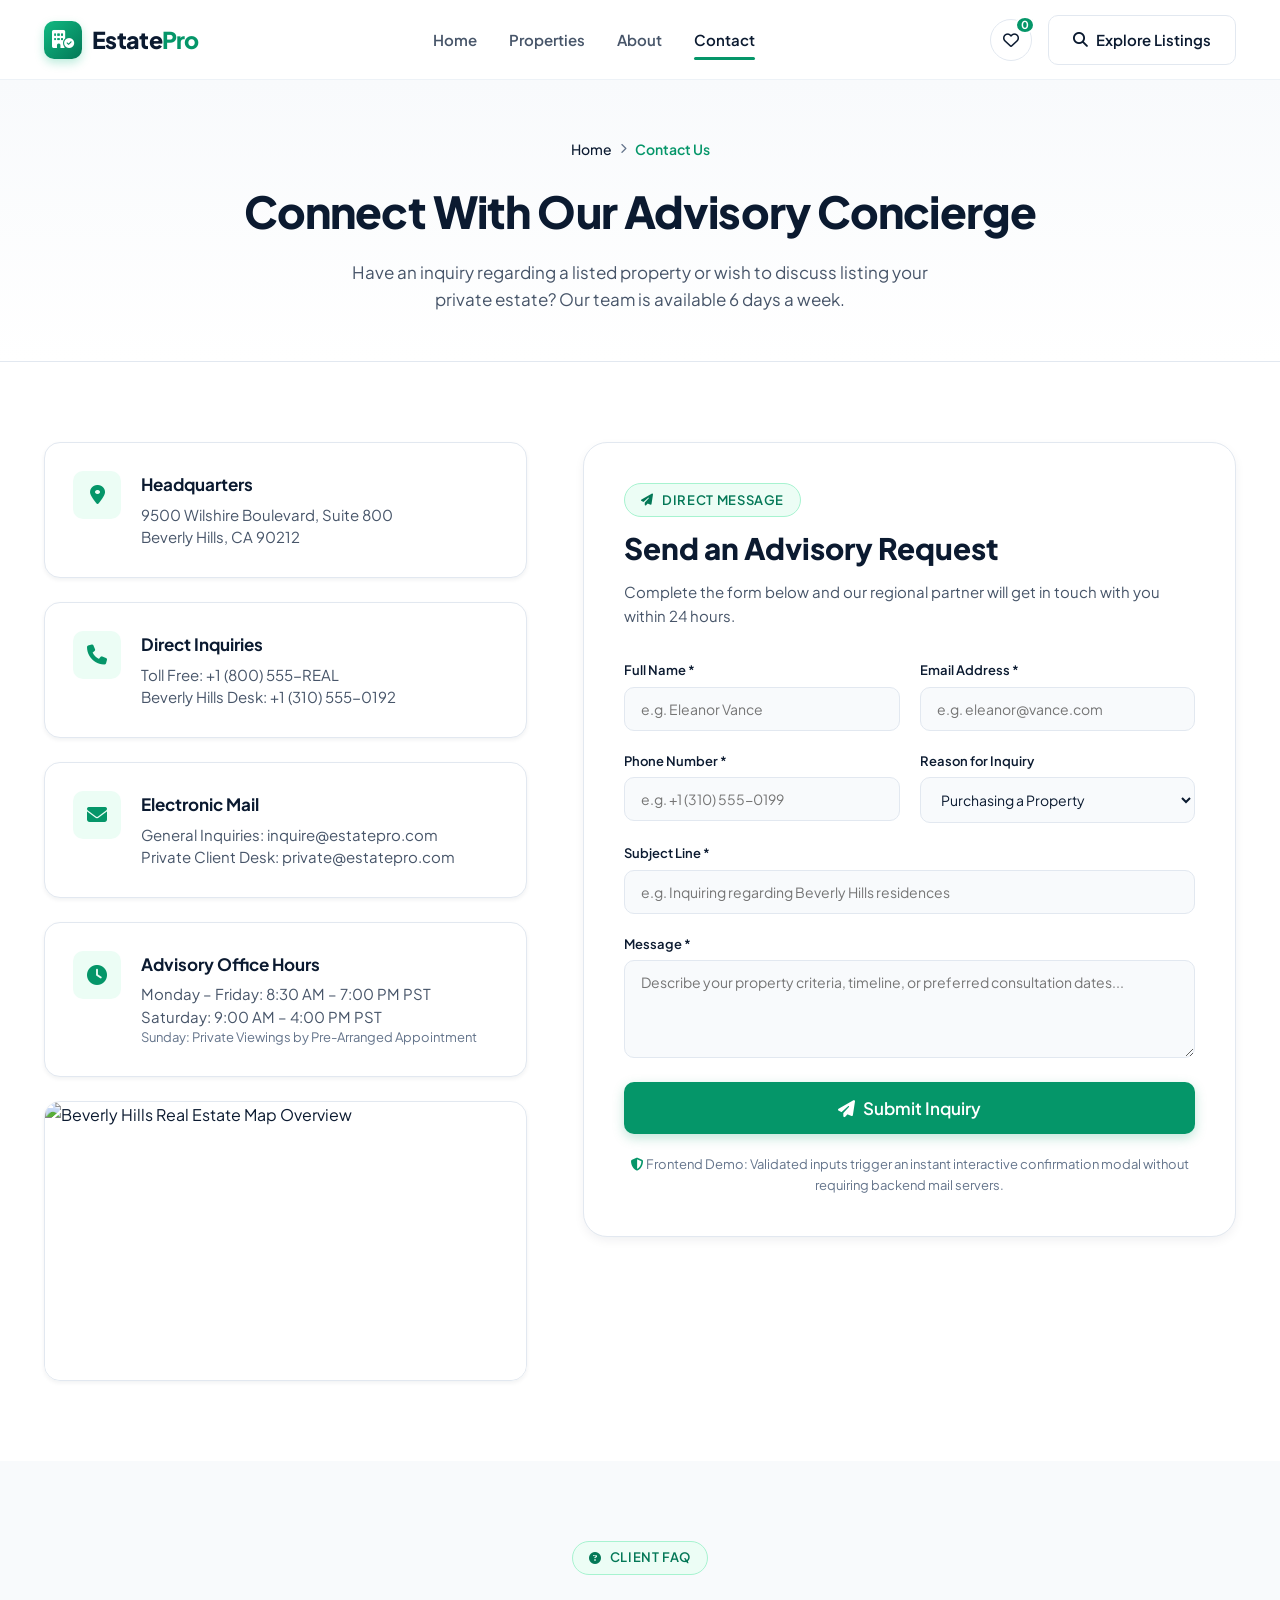
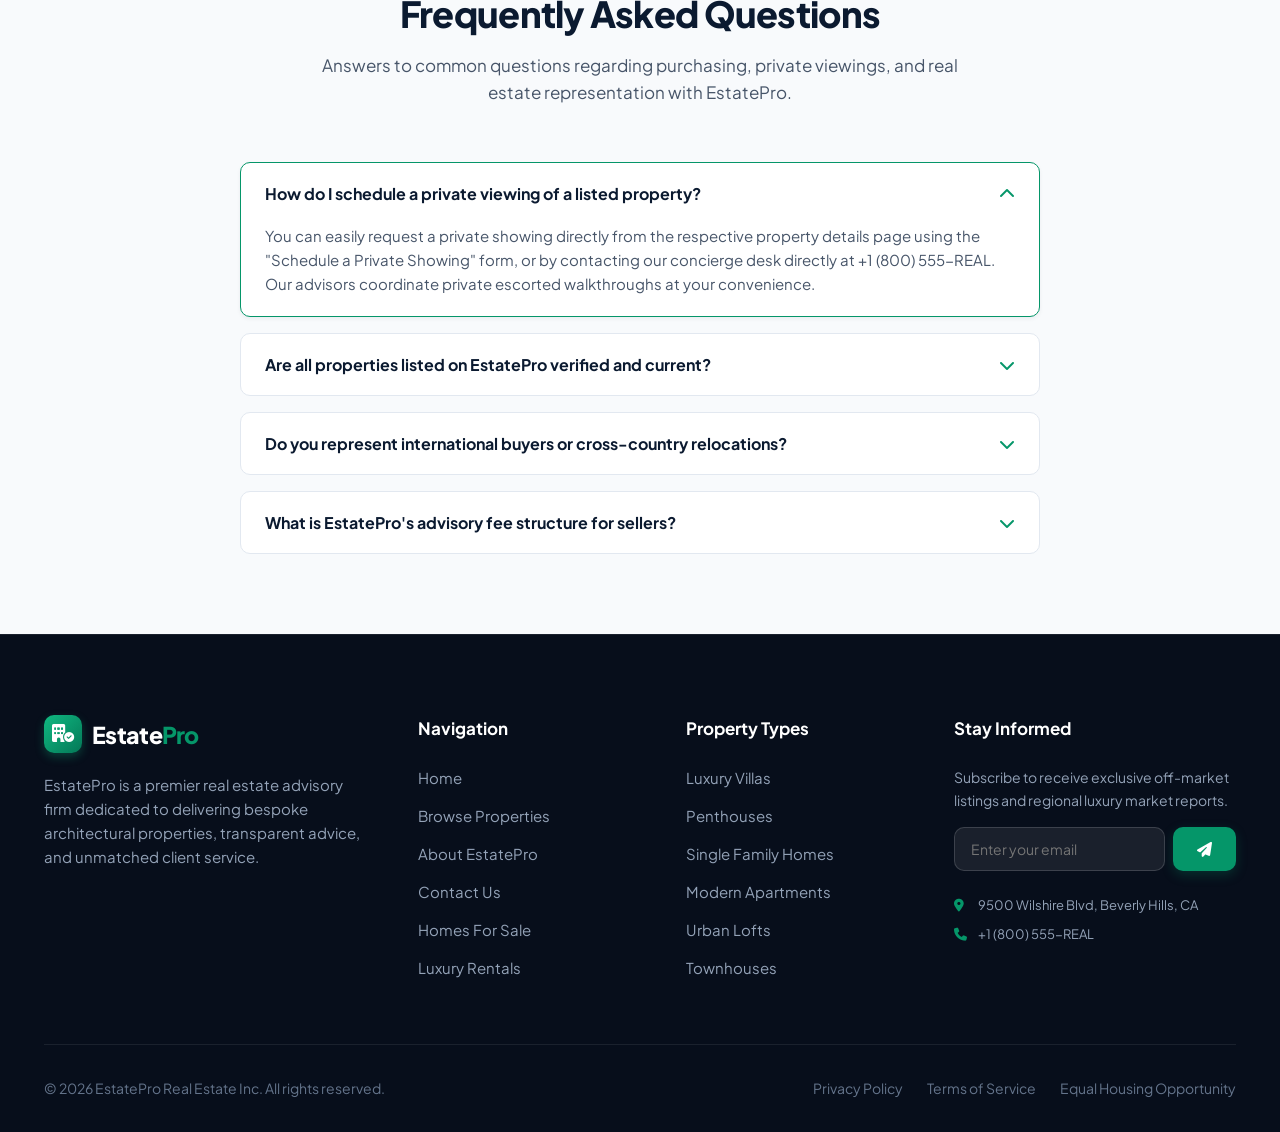
==== contact.html @ 99e07c56 "first commit" ====
<!DOCTYPE html>
<html lang="en">
<head>
  <meta charset="UTF-8">
  <meta name="viewport" content="width=device-width, initial-scale=1.0">
  <title>Contact Us — EstatePro Luxury Real Estate</title>
  <meta name="description" content="Get in touch with EstatePro advisors. Contact our Beverly Hills, Manhattan, and Miami offices for private property consultations.">
  
  <!-- Google Fonts: Plus Jakarta Sans -->
  <link rel="preconnect" href="https://fonts.googleapis.com">
  <link rel="preconnect" href="https://fonts.gstatic.com" crossorigin>
  <link href="https://fonts.googleapis.com/css2?family=Plus+Jakarta+Sans:wght@400;500;600;700;800&display=swap" rel="stylesheet">
  
  <!-- Font Awesome 6 Icons -->
  <link rel="stylesheet" href="https://cdnjs.cloudflare.com/ajax/libs/font-awesome/6.5.1/css/all.min.css">
  
  <!-- Custom Stylesheet -->
  <link rel="stylesheet" href="assets/css/style.css">
</head>
<body>

  <!-- ================= HEADER & NAVBAR ================= -->
  <header class="header">
    <div class="container navbar">
      <a href="index.html" class="logo">
        <div class="logo-icon"><i class="fa-solid fa-building-circle-check"></i></div>
        <span>Estate<span class="logo-dot">Pro</span></span>
      </a>

      <nav class="nav-menu">
        <a href="index.html" class="nav-link">Home</a>
        <a href="properties.html" class="nav-link">Properties</a>
        <a href="about.html" class="nav-link">About</a>
        <a href="contact.html" class="nav-link active">Contact</a>
      </nav>

      <div class="nav-actions">
        <button type="button" class="btn-favorites" title="View Saved Properties">
          <i class="fa-regular fa-heart"></i>
          <span class="fav-badge" id="favCountBadge">0</span>
        </button>
        <a href="properties.html" class="btn btn-outline">
          <i class="fa-solid fa-magnifying-glass"></i> Explore Listings
        </a>
        <button type="button" class="mobile-toggle" id="mobileToggle" aria-label="Open mobile menu">
          <i class="fa-solid fa-bars-staggered"></i>
        </button>
      </div>
    </div>
  </header>

  <!-- Mobile Drawer Menu -->
  <div class="mobile-nav-backdrop" id="mobileBackdrop"></div>
  <aside class="mobile-nav" id="mobileNav">
    <div class="mobile-nav-header">
      <div class="logo">
        <div class="logo-icon"><i class="fa-solid fa-building-circle-check"></i></div>
        <span>Estate<span class="logo-dot">Pro</span></span>
      </div>
      <button type="button" class="mobile-nav-close" id="mobileNavClose" aria-label="Close menu">
        <i class="fa-solid fa-xmark"></i>
      </button>
    </div>
    <div class="mobile-nav-links">
      <a href="index.html" class="mobile-nav-link">Home <i class="fa-solid fa-chevron-right"></i></a>
      <a href="properties.html" class="mobile-nav-link">Properties <i class="fa-solid fa-chevron-right"></i></a>
      <a href="about.html" class="mobile-nav-link">About Us <i class="fa-solid fa-chevron-right"></i></a>
      <a href="contact.html" class="mobile-nav-link active">Contact <i class="fa-solid fa-chevron-right"></i></a>
      <a href="#" class="mobile-nav-link" id="mobileFavTrigger">Saved Properties (<span class="fav-badge" style="position:static; display:inline-flex;">0</span>) <i class="fa-solid fa-heart"></i></a>
    </div>
    <div style="margin-top: auto; padding-top: 1.5rem; border-top: 1px solid var(--border-light);">
      <a href="contact.html" class="btn btn-primary" style="width: 100%; justify-content: center;">
        Schedule a Private Tour
      </a>
    </div>
  </aside>

  <!-- Favorites Slide-Over Drawer -->
  <div class="mobile-nav-backdrop" id="drawerBackdrop"></div>
  <div class="favorites-drawer" id="favoritesDrawer">
    <div class="drawer-header">
      <h3><i class="fa-solid fa-heart" style="color: var(--accent-primary);"></i> Saved Properties</h3>
      <button type="button" class="drawer-close" id="drawerClose" aria-label="Close saved properties">
        <i class="fa-solid fa-xmark"></i>
      </button>
    </div>
    <div class="drawer-body" id="favDrawerBody">
      <!-- Populated via JS -->
    </div>
  </div>

  <main>
    <!-- ================= PAGE HERO BANNER ================= -->
    <section class="page-hero">
      <div class="container">
        <div class="breadcrumbs">
          <a href="index.html">Home</a>
          <i class="fa-solid fa-chevron-right" style="font-size: 0.65rem;"></i>
          <span>Contact Us</span>
        </div>
        <h1 class="page-title">Connect With Our Advisory Concierge</h1>
        <p class="page-subtitle">
          Have an inquiry regarding a listed property or wish to discuss listing your private estate? Our team is available 6 days a week.
        </p>
      </div>
    </section>

    <!-- ================= CONTACT SECTION ================= -->
    <section class="section">
      <div class="container contact-layout">
        
        <!-- Left: Contact Information Cards -->
        <div class="contact-info-panel">
          
          <!-- Office Address -->
          <div class="info-card">
            <div class="info-icon">
              <i class="fa-solid fa-location-dot"></i>
            </div>
            <div class="info-body">
              <h4>Headquarters</h4>
              <p>9500 Wilshire Boulevard, Suite 800<br>Beverly Hills, CA 90212</p>
            </div>
          </div>

          <!-- Phone Numbers -->
          <div class="info-card">
            <div class="info-icon">
              <i class="fa-solid fa-phone"></i>
            </div>
            <div class="info-body">
              <h4>Direct Inquiries</h4>
              <p>Toll Free: <a href="tel:+18005557325">+1 (800) 555-REAL</a></p>
              <p>Beverly Hills Desk: <a href="tel:+13105550192">+1 (310) 555-0192</a></p>
            </div>
          </div>

          <!-- Email Addresses -->
          <div class="info-card">
            <div class="info-icon">
              <i class="fa-solid fa-envelope"></i>
            </div>
            <div class="info-body">
              <h4>Electronic Mail</h4>
              <p>General Inquiries: <a href="mailto:inquire@estatepro.com">inquire@estatepro.com</a></p>
              <p>Private Client Desk: <a href="mailto:private@estatepro.com">private@estatepro.com</a></p>
            </div>
          </div>

          <!-- Working Hours -->
          <div class="info-card">
            <div class="info-icon">
              <i class="fa-solid fa-clock"></i>
            </div>
            <div class="info-body">
              <h4>Advisory Office Hours</h4>
              <p>Monday – Friday: 8:30 AM – 7:00 PM PST</p>
              <p>Saturday: 9:00 AM – 4:00 PM PST</p>
              <p style="color: var(--text-muted); font-size: 0.8125rem;">Sunday: Private Viewings by Pre-Arranged Appointment</p>
            </div>
          </div>

          <!-- Map Mockup / Showcase Card -->
          <div class="map-card">
            <img src="https://images.unsplash.com/photo-1526778548025-fa2f459cd5c1?auto=format&fit=crop&w=800&q=80" alt="Beverly Hills Real Estate Map Overview">
            <div class="map-overlay">
              <div class="map-overlay-info">
                <h5>Beverly Hills Headquarters</h5>
                <p>Valet parking available at Wilshire entrance</p>
              </div>
              <a href="https://maps.google.com" target="_blank" rel="noopener noreferrer" class="btn btn-outline btn-sm">
                Get Directions
              </a>
            </div>
          </div>

        </div>

        <!-- Right: Interactive Contact Form -->
        <div class="contact-form-card">
          <div style="margin-bottom: 2rem;">
            <div class="section-badge" style="margin-bottom: 0.5rem;">
              <i class="fa-solid fa-paper-plane"></i> Direct Message
            </div>
            <h2 style="font-size: 1.85rem; font-weight: 800; color: var(--navy-900); margin-bottom: 0.5rem;">
              Send an Advisory Request
            </h2>
            <p style="color: var(--text-secondary); font-size: 0.9375rem;">
              Complete the form below and our regional partner will get in touch with you within 24 hours.
            </p>
          </div>

          <form id="contactPageForm" novalidate>
            <!-- Name & Email Row -->
            <div class="form-row" style="margin-bottom: 1.25rem;">
              <div class="form-group">
                <label for="contactName">Full Name *</label>
                <input type="text" id="contactName" class="form-input" placeholder="e.g. Eleanor Vance">
                <span class="error-message" id="contactNameError">Please enter your full name (minimum 2 characters).</span>
              </div>
              <div class="form-group">
                <label for="contactEmail">Email Address *</label>
                <input type="email" id="contactEmail" class="form-input" placeholder="e.g. eleanor@vance.com">
                <span class="error-message" id="contactEmailError">Please enter a valid email address.</span>
              </div>
            </div>

            <!-- Phone & Inquiry Type Row -->
            <div class="form-row" style="margin-bottom: 1.25rem;">
              <div class="form-group">
                <label for="contactPhone">Phone Number *</label>
                <input type="tel" id="contactPhone" class="form-input" placeholder="e.g. +1 (310) 555-0199">
                <span class="error-message" id="contactPhoneError">Please enter a valid phone number.</span>
              </div>
              <div class="form-group">
                <label for="contactType">Reason for Inquiry</label>
                <select id="contactType" class="form-input">
                  <option value="buying">Purchasing a Property</option>
                  <option value="selling">Selling an Estate</option>
                  <option value="leasing">Luxury Leasing</option>
                  <option value="valuation">Confidential Portfolio Valuation</option>
                  <option value="partnership">Media & Architectural Partnership</option>
                </select>
              </div>
            </div>

            <!-- Subject -->
            <div class="form-group" style="margin-bottom: 1.25rem;">
              <label for="contactSubject">Subject Line *</label>
              <input type="text" id="contactSubject" class="form-input" placeholder="e.g. Inquiring regarding Beverly Hills residences">
              <span class="error-message" id="contactSubjectError">Please specify a subject for your message.</span>
            </div>

            <!-- Message -->
            <div class="form-group" style="margin-bottom: 1.5rem;">
              <label for="contactMessage">Message *</label>
              <textarea id="contactMessage" class="form-textarea" rows="4" placeholder="Describe your property criteria, timeline, or preferred consultation dates..."></textarea>
              <span class="error-message" id="contactMessageError">Please enter a message containing at least 10 characters.</span>
            </div>

            <!-- Submit Button -->
            <button type="submit" class="btn btn-primary btn-lg" style="width: 100%;">
              <i class="fa-solid fa-paper-plane"></i> Submit Inquiry
            </button>

            <!-- Friendly Demo Disclaimer -->
            <div style="margin-top: 1.25rem; text-align: center; font-size: 0.8125rem; color: var(--text-muted);">
              <i class="fa-solid fa-shield-halved" style="color: var(--accent-primary);"></i> Frontend Demo: Validated inputs trigger an instant interactive confirmation modal without requiring backend mail servers.
            </div>
          </form>
        </div>

      </div>
    </section>

    <!-- ================= FAQ SECTION ================= -->
    <section class="section section-secondary">
      <div class="container">
        <div class="section-header">
          <div class="section-badge">
            <i class="fa-solid fa-circle-question"></i> Client FAQ
          </div>
          <h2 class="section-title">Frequently Asked Questions</h2>
          <p class="section-subtitle">
            Answers to common questions regarding purchasing, private viewings, and real estate representation with EstatePro.
          </p>
        </div>

        <div class="faq-list">
          <!-- FAQ 1 -->
          <div class="faq-item active">
            <button type="button" class="faq-question">
              <span>How do I schedule a private viewing of a listed property?</span>
              <i class="fa-solid fa-chevron-down"></i>
            </button>
            <div class="faq-answer">
              <p>
                You can easily request a private showing directly from the respective property details page using the "Schedule a Private Showing" form, or by contacting our concierge desk directly at +1 (800) 555-REAL. Our advisors coordinate private escorted walkthroughs at your convenience.
              </p>
            </div>
          </div>

          <!-- FAQ 2 -->
          <div class="faq-item">
            <button type="button" class="faq-question">
              <span>Are all properties listed on EstatePro verified and current?</span>
              <i class="fa-solid fa-chevron-down"></i>
            </button>
            <div class="faq-answer">
              <p>
                Yes. Every single listing in our catalog undergoes rigorous compliance verification, boundary checks, and title status validation by licensed regional advisors prior to public or private indexing.
              </p>
            </div>
          </div>

          <!-- FAQ 3 -->
          <div class="faq-item">
            <button type="button" class="faq-question">
              <span>Do you represent international buyers or cross-country relocations?</span>
              <i class="fa-solid fa-chevron-down"></i>
            </button>
            <div class="faq-answer">
              <p>
                Approximately 35% of our clientele consists of cross-border purchasers, international family offices, and executives relocating to major hubs. We offer full remote virtual video inspections, notary coordination, and escrow management.
              </p>
            </div>
          </div>

          <!-- FAQ 4 -->
          <div class="faq-item">
            <button type="button" class="faq-question">
              <span>What is EstatePro's advisory fee structure for sellers?</span>
              <i class="fa-solid fa-chevron-down"></i>
            </button>
            <div class="faq-answer">
              <p>
                We provide competitive, transparent commission models tailored to each architectural estate's marketing scope—including bespoke 4K drone cinematography, custom architectural publications, and targeted international buyer distribution with zero hidden retainers.
              </p>
            </div>
          </div>
        </div>
      </div>
    </section>
  </main>

  <!-- ================= FOOTER ================= -->
  <footer class="footer">
    <div class="container">
      <div class="footer-grid">
        <div class="footer-brand">
          <a href="index.html" class="logo">
            <div class="logo-icon"><i class="fa-solid fa-building-circle-check"></i></div>
            <span>Estate<span class="logo-dot">Pro</span></span>
          </a>
          <p class="footer-bio">
            EstatePro is a premier real estate advisory firm dedicated to delivering bespoke architectural properties, transparent advice, and unmatched client service.
          </p>
        </div>

        <div class="footer-col">
          <h4>Navigation</h4>
          <div class="footer-links">
            <a href="index.html">Home</a>
            <a href="properties.html">Browse Properties</a>
            <a href="about.html">About EstatePro</a>
            <a href="contact.html">Contact Us</a>
            <a href="properties.html?status=For+Sale">Homes For Sale</a>
            <a href="properties.html?status=For+Rent">Luxury Rentals</a>
          </div>
        </div>

        <div class="footer-col">
          <h4>Property Types</h4>
          <div class="footer-links">
            <a href="properties.html?type=Villa">Luxury Villas</a>
            <a href="properties.html?type=Penthouse">Penthouses</a>
            <a href="properties.html?type=House">Single Family Homes</a>
            <a href="properties.html?type=Apartment">Modern Apartments</a>
            <a href="properties.html?type=Loft">Urban Lofts</a>
            <a href="properties.html?type=Townhouse">Townhouses</a>
          </div>
        </div>

        <div class="footer-col">
          <h4>Stay Informed</h4>
          <p class="newsletter-text">Subscribe to receive exclusive off-market listings and regional luxury market reports.</p>
          <form class="newsletter-form">
            <input type="email" placeholder="Enter your email" class="newsletter-input" required>
            <button type="submit" class="btn btn-primary" aria-label="Subscribe">
              <i class="fa-solid fa-paper-plane"></i>
            </button>
          </form>
          <div style="margin-top: 1.5rem; font-size: 0.8125rem; color: #94a3b8; display: flex; flex-direction: column; gap: 0.5rem;">
            <a href="contact.html" style="color: inherit; display: flex; align-items: center; gap: 0.5rem;">
              <i class="fa-solid fa-location-dot" style="color: var(--accent-primary); width: 16px;"></i>
              <span>9500 Wilshire Blvd, Beverly Hills, CA</span>
            </a>
            <a href="tel:+18005557325" style="color: inherit; display: flex; align-items: center; gap: 0.5rem;">
              <i class="fa-solid fa-phone" style="color: var(--accent-primary); width: 16px;"></i>
              <span>+1 (800) 555-REAL</span>
            </a>
          </div>
        </div>
      </div>

      <div class="footer-bottom">
        <p>&copy; 2026 EstatePro Real Estate Inc. All rights reserved.</p>
        <div style="display: flex; gap: 1.5rem;">
          <a href="privacy-policy.html" style="color: inherit;">Privacy Policy</a>
          <a href="terms-of-service.html" style="color: inherit;">Terms of Service</a>
          <a href="terms-of-service.html#equal-housing" style="color: inherit;">Equal Housing Opportunity</a>
        </div>
      </div>
    </div>
  </footer>

  <!-- Main JavaScript File -->
  <script src="assets/js/main.js"></script>
</body>
</html>
---- assets/css/style.css ----
/* ==========================================================================
   EstatePro - Modern Real Estate Website Stylesheet
   Color Palette: White background, Dark Navy text, Tasteful Green accents
   ========================================================================== */

/* --- CSS Variables & Design Tokens --- */
:root {
  /* Colors */
  --bg-primary: #ffffff;
  --bg-secondary: #f8fafc;
  --bg-tertiary: #f1f5f9;
  --bg-card: #ffffff;
  
  --navy-950: #070e1b;
  --navy-900: #0b1a30;
  --navy-800: #102444;
  --navy-700: #1e3a5f;
  --navy-600: #334155;
  --text-primary: #0b1a30;
  --text-secondary: #475569;
  --text-muted: #64748b;
  --text-light: #94a3b8;
  
  /* Tasteful Green Accent System */
  --emerald-600: #059669;
  --emerald-500: #10b981;
  --emerald-700: #047857;
  --emerald-800: #065f46;
  --emerald-50: #ecfdf5;
  --emerald-100: #d1fae5;
  --emerald-200: #a7f3d0;
  
  --accent-primary: var(--emerald-600);
  --accent-hover: var(--emerald-700);
  --accent-light: var(--emerald-50);
  --accent-border: var(--emerald-200);

  /* Borders & Shadows */
  --border-light: #e2e8f0;
  --border-subtle: #edf2f7;
  --border-focus: #10b981;
  
  --shadow-xs: 0 1px 2px 0 rgba(11, 26, 48, 0.04);
  --shadow-sm: 0 2px 4px 0 rgba(11, 26, 48, 0.06);
  --shadow-md: 0 4px 12px -2px rgba(11, 26, 48, 0.08);
  --shadow-lg: 0 12px 24px -4px rgba(11, 26, 48, 0.1);
  --shadow-xl: 0 20px 32px -6px rgba(11, 26, 48, 0.12);
  --shadow-hover: 0 16px 32px -4px rgba(5, 150, 105, 0.15);

  /* Typography */
  --font-main: 'Plus Jakarta Sans', system-ui, -apple-system, BlinkMacSystemFont, 'Segoe UI', Roboto, sans-serif;
  
  /* Border Radii */
  --radius-sm: 6px;
  --radius-md: 10px;
  --radius-lg: 16px;
  --radius-xl: 24px;
  --radius-full: 9999px;

  /* Transitions */
  --transition-fast: 150ms ease;
  --transition-normal: 250ms ease;
  --transition-slow: 400ms cubic-bezier(0.16, 1, 0.3, 1);
  
  /* Layout */
  --container-max: 1240px;
  --header-height: 80px;
}

/* --- Global Reset & Base Styles --- */
*, *::before, *::after {
  box-sizing: border-box;
  margin: 0;
  padding: 0;
}

html {
  font-size: 16px;
  scroll-behavior: smooth;
  -webkit-font-smoothing: antialiased;
  -moz-osx-font-smoothing: grayscale;
}

body {
  font-family: var(--font-main);
  background-color: var(--bg-primary);
  color: var(--text-primary);
  line-height: 1.6;
  min-height: 100vh;
  display: flex;
  flex-direction: column;
  overflow-x: hidden;
}

img {
  max-width: 100%;
  height: auto;
  display: block;
}

a {
  color: inherit;
  text-decoration: none;
  transition: color var(--transition-fast);
}

button, input, select, textarea {
  font-family: inherit;
  font-size: inherit;
  color: inherit;
  outline: none;
  border: none;
}

button {
  cursor: pointer;
  background: none;
}

ul, ol {
  list-style: none;
}

/* --- Container & Layout Utilities --- */
.container {
  width: 100%;
  max-width: var(--container-max);
  margin-left: auto;
  margin-right: auto;
  padding-left: 1.5rem;
  padding-right: 1.5rem;
}

.section {
  padding: 5rem 0;
}

.section-secondary {
  background-color: var(--bg-secondary);
}

.section-navy {
  background-color: var(--navy-900);
  color: #ffffff;
}

.section-header {
  text-align: center;
  max-width: 680px;
  margin: 0 auto 3.5rem;
}

.section-badge {
  display: inline-flex;
  align-items: center;
  gap: 0.5rem;
  padding: 0.35rem 1rem;
  background-color: var(--emerald-50);
  color: var(--emerald-700);
  font-weight: 600;
  font-size: 0.8125rem;
  border-radius: var(--radius-full);
  border: 1px solid var(--accent-border);
  margin-bottom: 1rem;
  text-transform: uppercase;
  letter-spacing: 0.05em;
}

.section-badge i {
  font-size: 0.75rem;
}

.section-badge.badge-navy {
  background-color: rgba(255, 255, 255, 0.1);
  color: #a7f3d0;
  border-color: rgba(167, 243, 208, 0.2);
}

.section-title {
  font-size: 2.25rem;
  font-weight: 800;
  color: var(--navy-900);
  line-height: 1.25;
  margin-bottom: 1rem;
  letter-spacing: -0.02em;
}

.section-navy .section-title {
  color: #ffffff;
}

.section-subtitle {
  font-size: 1.0625rem;
  color: var(--text-secondary);
  line-height: 1.6;
}

.section-navy .section-subtitle {
  color: #94a3b8;
}

/* --- Button Components --- */
.btn {
  display: inline-flex;
  align-items: center;
  justify-content: center;
  gap: 0.5rem;
  font-weight: 600;
  padding: 0.75rem 1.5rem;
  border-radius: var(--radius-md);
  transition: all var(--transition-normal);
  font-size: 0.9375rem;
  white-space: nowrap;
}

.btn-primary {
  background-color: var(--accent-primary);
  color: #ffffff;
  box-shadow: 0 4px 12px rgba(5, 150, 105, 0.25);
}

.btn-primary:hover {
  background-color: var(--accent-hover);
  box-shadow: 0 6px 18px rgba(5, 150, 105, 0.35);
  transform: translateY(-2px);
}

.btn-secondary {
  background-color: var(--navy-900);
  color: #ffffff;
}

.btn-secondary:hover {
  background-color: var(--navy-800);
  transform: translateY(-2px);
}

.btn-outline {
  border: 1.5px solid var(--border-light);
  background-color: #ffffff;
  color: var(--navy-900);
}

.btn-outline:hover {
  border-color: var(--accent-primary);
  color: var(--accent-primary);
  background-color: var(--emerald-50);
}

.btn-outline-white {
  border: 1.5px solid rgba(255, 255, 255, 0.3);
  background-color: transparent;
  color: #ffffff;
}

.btn-outline-white:hover {
  background-color: #ffffff;
  color: var(--navy-900);
  border-color: #ffffff;
}

.btn-sm {
  padding: 0.5rem 1rem;
  font-size: 0.875rem;
  border-radius: var(--radius-sm);
}

.btn-lg {
  padding: 0.95rem 2rem;
  font-size: 1.0625rem;
  border-radius: var(--radius-md);
}

.btn-icon {
  width: 42px;
  height: 42px;
  padding: 0;
  border-radius: 50%;
  display: inline-flex;
  align-items: center;
  justify-content: center;
}

/* --- Header & Navigation --- */
.header {
  position: sticky;
  top: 0;
  left: 0;
  width: 100%;
  background-color: rgba(255, 255, 255, 0.95);
  backdrop-filter: blur(12px);
  -webkit-backdrop-filter: blur(12px);
  z-index: 1000;
  border-bottom: 1px solid var(--border-subtle);
  transition: all var(--transition-normal);
  height: var(--header-height);
  display: flex;
  align-items: center;
}

.header.scrolled {
  box-shadow: var(--shadow-sm);
  background-color: rgba(255, 255, 255, 0.98);
}

.navbar {
  display: flex;
  align-items: center;
  justify-content: space-between;
  width: 100%;
}

.logo {
  display: flex;
  align-items: center;
  gap: 0.625rem;
  font-weight: 800;
  font-size: 1.45rem;
  color: var(--navy-900);
  letter-spacing: -0.03em;
}

.logo-icon {
  width: 38px;
  height: 38px;
  background: linear-gradient(135deg, var(--emerald-500), var(--emerald-700));
  border-radius: var(--radius-md);
  display: flex;
  align-items: center;
  justify-content: center;
  color: #ffffff;
  font-size: 1.125rem;
  box-shadow: 0 4px 10px rgba(16, 185, 129, 0.28);
}

.logo-dot {
  color: var(--accent-primary);
}

.nav-menu {
  display: flex;
  align-items: center;
  gap: 2rem;
}

.nav-link {
  font-weight: 600;
  font-size: 0.9375rem;
  color: var(--text-secondary);
  position: relative;
  padding: 0.5rem 0;
}

.nav-link:hover,
.nav-link.active {
  color: var(--navy-900);
}

.nav-link.active::after {
  content: '';
  position: absolute;
  bottom: 0;
  left: 0;
  width: 100%;
  height: 2.5px;
  background-color: var(--accent-primary);
  border-radius: 2px;
}

.nav-actions {
  display: flex;
  align-items: center;
  gap: 1rem;
}

.btn-favorites {
  position: relative;
  width: 42px;
  height: 42px;
  border-radius: 50%;
  border: 1px solid var(--border-light);
  display: flex;
  align-items: center;
  justify-content: center;
  color: var(--navy-900);
  background-color: #ffffff;
  transition: all var(--transition-fast);
}

.btn-favorites:hover {
  border-color: var(--accent-primary);
  color: var(--accent-primary);
  background-color: var(--emerald-50);
}

.fav-badge {
  position: absolute;
  top: -4px;
  right: -4px;
  background-color: var(--accent-primary);
  color: #ffffff;
  font-size: 0.6875rem;
  font-weight: 700;
  min-width: 18px;
  height: 18px;
  border-radius: 50%;
  display: flex;
  align-items: center;
  justify-content: center;
  padding: 0 4px;
  border: 2px solid #ffffff;
}

.mobile-toggle {
  display: none;
  font-size: 1.35rem;
  color: var(--navy-900);
  padding: 0.5rem;
  cursor: pointer;
}

/* Mobile Drawer */
.mobile-nav {
  position: fixed;
  top: 0;
  right: -100%;
  width: 82%;
  max-width: 360px;
  height: 100vh;
  background-color: #ffffff;
  z-index: 2000;
  box-shadow: var(--shadow-xl);
  display: flex;
  flex-direction: column;
  padding: 2rem 1.75rem;
  transition: right var(--transition-slow);
}

.mobile-nav.open {
  right: 0;
}

.mobile-nav-backdrop {
  position: fixed;
  inset: 0;
  background-color: rgba(11, 26, 48, 0.45);
  backdrop-filter: blur(4px);
  z-index: 1999;
  opacity: 0;
  visibility: hidden;
  transition: all var(--transition-normal);
}

.mobile-nav-backdrop.open {
  opacity: 1;
  visibility: visible;
}

.mobile-nav-header {
  display: flex;
  align-items: center;
  justify-content: space-between;
  margin-bottom: 2rem;
  padding-bottom: 1rem;
  border-bottom: 1px solid var(--border-light);
}

.mobile-nav-close {
  font-size: 1.5rem;
  color: var(--text-muted);
  cursor: pointer;
}

.mobile-nav-links {
  display: flex;
  flex-direction: column;
  gap: 1.25rem;
  margin-bottom: 2rem;
}

.mobile-nav-link {
  font-size: 1.0625rem;
  font-weight: 600;
  color: var(--navy-900);
  display: flex;
  align-items: center;
  justify-content: space-between;
}

.mobile-nav-link.active {
  color: var(--accent-primary);
}

/* --- Hero Section (Home) --- */
.hero {
  position: relative;
  background: linear-gradient(180deg, #f8fafc 0%, #ffffff 100%);
  padding: 4.5rem 0 5.5rem;
  overflow: hidden;
}

.hero::before {
  content: '';
  position: absolute;
  top: -120px;
  right: -120px;
  width: 500px;
  height: 500px;
  background: radial-gradient(circle, rgba(16, 185, 129, 0.08) 0%, rgba(255, 255, 255, 0) 70%);
  border-radius: 50%;
  pointer-events: none;
}

.hero-grid {
  display: grid;
  grid-template-columns: 1fr 1fr;
  align-items: center;
  gap: 3.5rem;
}

.hero-content {
  max-width: 580px;
}

.hero-tag {
  display: inline-flex;
  align-items: center;
  gap: 0.5rem;
  padding: 0.35rem 0.85rem;
  background-color: var(--emerald-50);
  border: 1px solid var(--accent-border);
  color: var(--emerald-700);
  border-radius: var(--radius-full);
  font-size: 0.8125rem;
  font-weight: 600;
  margin-bottom: 1.25rem;
}

.hero-title {
  font-size: 3.5rem;
  font-weight: 800;
  line-height: 1.12;
  color: var(--navy-900);
  letter-spacing: -0.03em;
  margin-bottom: 1.25rem;
}

.hero-title span {
  color: var(--accent-primary);
}

.hero-description {
  font-size: 1.125rem;
  color: var(--text-secondary);
  line-height: 1.65;
  margin-bottom: 2rem;
}

/* Hero Media Showcase */
.hero-visual {
  position: relative;
}

.hero-image-wrapper {
  position: relative;
  border-radius: var(--radius-xl);
  overflow: hidden;
  box-shadow: var(--shadow-xl);
}

.hero-image-wrapper img {
  width: 100%;
  height: 480px;
  object-fit: cover;
  transition: transform 0.6s ease;
}

.hero-image-wrapper:hover img {
  transform: scale(1.02);
}

/* Floating Stats Cards */
.hero-floating-card {
  position: absolute;
  background-color: #ffffff;
  padding: 1rem 1.25rem;
  border-radius: var(--radius-lg);
  box-shadow: var(--shadow-lg);
  display: flex;
  align-items: center;
  gap: 0.875rem;
  border: 1px solid rgba(226, 232, 240, 0.8);
  animation: float 4s ease-in-out infinite;
}

.hero-floating-card.card-bottom {
  bottom: -20px;
  left: -20px;
  animation-delay: 1.5s;
}

.hero-floating-card.card-top {
  top: 30px;
  right: -20px;
}

@keyframes float {
  0%, 100% { transform: translateY(0); }
  50% { transform: translateY(-8px); }
}

.floating-icon {
  width: 44px;
  height: 44px;
  border-radius: var(--radius-md);
  background-color: var(--emerald-50);
  color: var(--accent-primary);
  display: flex;
  align-items: center;
  justify-content: center;
  font-size: 1.25rem;
}

.floating-text h4 {
  font-size: 1rem;
  font-weight: 700;
  color: var(--navy-900);
}

.floating-text p {
  font-size: 0.75rem;
  color: var(--text-muted);
}

/* --- Search Bar Component --- */
.hero-search-container {
  margin-top: 2rem;
  background: #ffffff;
  padding: 1.25rem;
  border-radius: var(--radius-lg);
  box-shadow: var(--shadow-xl);
  border: 1px solid var(--border-light);
  position: relative;
  z-index: 10;
}

.search-tabs {
  display: flex;
  gap: 0.5rem;
  margin-bottom: 1.25rem;
  border-bottom: 1px solid var(--border-light);
  padding-bottom: 0.75rem;
}

.search-tab-btn {
  padding: 0.4rem 1.1rem;
  font-size: 0.875rem;
  font-weight: 600;
  border-radius: var(--radius-full);
  color: var(--text-secondary);
  transition: all var(--transition-fast);
}

.search-tab-btn.active {
  background-color: var(--accent-primary);
  color: #ffffff;
}

.search-form {
  display: grid;
  grid-template-columns: 1.2fr 1fr 1fr 1fr auto;
  gap: 1rem;
  align-items: center;
}

.search-field {
  display: flex;
  flex-direction: column;
  gap: 0.35rem;
  border-right: 1px solid var(--border-light);
  padding-right: 0.75rem;
}

.search-field:last-of-type {
  border-right: none;
}

.search-label {
  font-size: 0.75rem;
  font-weight: 700;
  text-transform: uppercase;
  color: var(--navy-900);
  letter-spacing: 0.05em;
  display: flex;
  align-items: center;
  gap: 0.35rem;
}

.search-label i {
  color: var(--accent-primary);
}

.search-input,
.search-select {
  width: 100%;
  font-size: 0.875rem;
  font-weight: 500;
  color: var(--navy-900);
  background: transparent;
  cursor: pointer;
}

.search-input::placeholder {
  color: var(--text-muted);
}

.search-btn {
  height: 48px;
  padding: 0 1.5rem;
  border-radius: var(--radius-md);
  background-color: var(--accent-primary);
  color: #ffffff;
  font-weight: 600;
  display: flex;
  align-items: center;
  gap: 0.5rem;
  transition: all var(--transition-normal);
}

.search-btn:hover {
  background-color: var(--accent-hover);
  transform: translateY(-2px);
}

/* --- Stats Bar --- */
.stats-bar {
  background-color: var(--navy-900);
  color: #ffffff;
  padding: 2.5rem 0;
}

.stats-grid {
  display: grid;
  grid-template-columns: repeat(4, 1fr);
  gap: 2rem;
  text-align: center;
}

.stat-item h3 {
  font-size: 2.25rem;
  font-weight: 800;
  color: #ffffff;
  letter-spacing: -0.02em;
  margin-bottom: 0.25rem;
}

.stat-item h3 span {
  color: var(--emerald-400, #34d399);
}

.stat-item p {
  font-size: 0.875rem;
  color: #94a3b8;
  font-weight: 500;
}

/* --- Property Card Component --- */
.properties-grid {
  display: grid;
  grid-template-columns: repeat(3, 1fr);
  gap: 2rem;
}

.property-card {
  background-color: #ffffff;
  border-radius: var(--radius-lg);
  overflow: hidden;
  border: 1px solid var(--border-light);
  box-shadow: var(--shadow-sm);
  transition: all var(--transition-normal);
  display: flex;
  flex-direction: column;
  position: relative;
}

.property-card:hover {
  transform: translateY(-6px);
  box-shadow: var(--shadow-xl);
  border-color: rgba(16, 185, 129, 0.3);
}

.property-media {
  position: relative;
  height: 240px;
  overflow: hidden;
}

.property-image {
  width: 100%;
  height: 100%;
  object-fit: cover;
  transition: transform 0.5s ease;
}

.property-card:hover .property-image {
  transform: scale(1.05);
}

.property-badges {
  position: absolute;
  top: 1rem;
  left: 1rem;
  display: flex;
  gap: 0.5rem;
  z-index: 2;
}

.badge {
  padding: 0.35rem 0.75rem;
  border-radius: var(--radius-full);
  font-size: 0.75rem;
  font-weight: 700;
  text-transform: uppercase;
  letter-spacing: 0.04em;
}

.badge-sale {
  background-color: var(--accent-primary);
  color: #ffffff;
}

.badge-rent {
  background-color: var(--navy-900);
  color: #ffffff;
}

.badge-type {
  background-color: rgba(255, 255, 255, 0.95);
  backdrop-filter: blur(4px);
  color: var(--navy-900);
}

.btn-card-fav {
  position: absolute;
  top: 1rem;
  right: 1rem;
  width: 36px;
  height: 36px;
  border-radius: 50%;
  background-color: rgba(255, 255, 255, 0.9);
  backdrop-filter: blur(4px);
  display: flex;
  align-items: center;
  justify-content: center;
  color: var(--text-muted);
  transition: all var(--transition-fast);
  z-index: 2;
  box-shadow: var(--shadow-sm);
}

.btn-card-fav:hover,
.btn-card-fav.active {
  color: #e11d48;
  background-color: #ffffff;
  transform: scale(1.1);
}

.btn-card-fav.active i {
  font-weight: 900;
}

.property-content {
  padding: 1.5rem;
  display: flex;
  flex-direction: column;
  flex-grow: 1;
}

.property-price {
  font-size: 1.5rem;
  font-weight: 800;
  color: var(--navy-900);
  margin-bottom: 0.5rem;
  display: flex;
  align-items: baseline;
  gap: 0.25rem;
}

.property-price .price-period {
  font-size: 0.875rem;
  font-weight: 500;
  color: var(--text-muted);
}

.property-title {
  font-size: 1.1875rem;
  font-weight: 700;
  color: var(--navy-900);
  line-height: 1.35;
  margin-bottom: 0.5rem;
  display: -webkit-box;
  -webkit-line-clamp: 1;
  -webkit-box-orient: vertical;
  overflow: hidden;
}

.property-title a:hover {
  color: var(--accent-primary);
}

.property-location {
  display: flex;
  align-items: center;
  gap: 0.4rem;
  color: var(--text-muted);
  font-size: 0.875rem;
  margin-bottom: 1.25rem;
}

.property-location i {
  color: var(--accent-primary);
}

.property-specs {
  display: flex;
  align-items: center;
  justify-content: space-between;
  padding: 0.875rem 0;
  border-top: 1px solid var(--border-light);
  border-bottom: 1px solid var(--border-light);
  margin-bottom: 1.25rem;
  color: var(--text-secondary);
  font-size: 0.8125rem;
}

.spec-item {
  display: flex;
  align-items: center;
  gap: 0.45rem;
  font-weight: 600;
}

.spec-item i {
  color: var(--accent-primary);
  font-size: 0.9375rem;
}

.property-footer {
  display: flex;
  align-items: center;
  justify-content: space-between;
  margin-top: auto;
}

.property-agent-mini {
  display: flex;
  align-items: center;
  gap: 0.5rem;
}

.property-agent-mini img {
  width: 32px;
  height: 32px;
  border-radius: 50%;
  object-fit: cover;
}

.property-agent-mini span {
  font-size: 0.8125rem;
  font-weight: 600;
  color: var(--navy-900);
}

/* --- List View for Properties --- */
.properties-list {
  display: flex;
  flex-direction: column;
  gap: 1.5rem;
}

.properties-list .property-card {
  flex-direction: row;
  min-height: 240px;
}

.properties-list .property-media {
  width: 360px;
  height: auto;
  flex-shrink: 0;
}

.properties-list .property-content {
  padding: 1.5rem 2rem;
}

/* --- Services: Buy, Rent, Sell --- */
.services-grid {
  display: grid;
  grid-template-columns: repeat(3, 1fr);
  gap: 2rem;
}

.service-card {
  background-color: #ffffff;
  padding: 2.5rem 2rem;
  border-radius: var(--radius-xl);
  border: 1px solid var(--border-light);
  box-shadow: var(--shadow-sm);
  transition: all var(--transition-normal);
  text-align: left;
  display: flex;
  flex-direction: column;
}

.service-card:hover {
  transform: translateY(-8px);
  border-color: var(--accent-border);
  box-shadow: var(--shadow-hover);
}

.service-icon-box {
  width: 64px;
  height: 64px;
  border-radius: var(--radius-lg);
  background-color: var(--emerald-50);
  color: var(--accent-primary);
  display: flex;
  align-items: center;
  justify-content: center;
  font-size: 1.75rem;
  margin-bottom: 1.5rem;
  transition: all var(--transition-normal);
}

.service-card:hover .service-icon-box {
  background-color: var(--accent-primary);
  color: #ffffff;
}

.service-card h3 {
  font-size: 1.375rem;
  font-weight: 700;
  color: var(--navy-900);
  margin-bottom: 0.875rem;
}

.service-card p {
  color: var(--text-secondary);
  font-size: 0.9375rem;
  line-height: 1.6;
  margin-bottom: 1.5rem;
}

.service-features {
  margin-bottom: 1.75rem;
  display: flex;
  flex-direction: column;
  gap: 0.625rem;
}

.service-features li {
  display: flex;
  align-items: center;
  gap: 0.5rem;
  font-size: 0.875rem;
  color: var(--navy-900);
  font-weight: 500;
}

.service-features li i {
  color: var(--accent-primary);
  font-size: 0.75rem;
}

.service-card .btn {
  margin-top: auto;
  width: 100%;
}

/* --- Why Choose Us --- */
.why-us-grid {
  display: grid;
  grid-template-columns: 1fr 1fr;
  align-items: center;
  gap: 4rem;
}

.why-features {
  display: grid;
  grid-template-columns: 1fr 1fr;
  gap: 1.75rem;
  margin-top: 2rem;
}

.why-feature-item {
  display: flex;
  flex-direction: column;
  gap: 0.625rem;
}

.why-icon {
  width: 48px;
  height: 48px;
  border-radius: var(--radius-md);
  background-color: var(--emerald-50);
  color: var(--accent-primary);
  display: flex;
  align-items: center;
  justify-content: center;
  font-size: 1.25rem;
}

.why-feature-item h4 {
  font-size: 1.0625rem;
  font-weight: 700;
  color: var(--navy-900);
}

.why-feature-item p {
  font-size: 0.875rem;
  color: var(--text-secondary);
  line-height: 1.5;
}

.why-visual {
  position: relative;
}

.why-image-wrapper {
  border-radius: var(--radius-xl);
  overflow: hidden;
  box-shadow: var(--shadow-xl);
}

.why-image-wrapper img {
  width: 100%;
  height: 480px;
  object-fit: cover;
}

.why-experience-badge {
  position: absolute;
  bottom: 2rem;
  left: -2rem;
  background-color: var(--navy-900);
  color: #ffffff;
  padding: 1.5rem 2rem;
  border-radius: var(--radius-lg);
  box-shadow: var(--shadow-xl);
  border-left: 4px solid var(--accent-primary);
}

.why-experience-badge h3 {
  font-size: 2.25rem;
  font-weight: 800;
  color: var(--emerald-400, #34d399);
  line-height: 1;
  margin-bottom: 0.25rem;
}

.why-experience-badge p {
  font-size: 0.875rem;
  font-weight: 500;
  color: #e2e8f0;
}

/* --- Testimonials --- */
.testimonials-grid {
  display: grid;
  grid-template-columns: repeat(3, 1fr);
  gap: 2rem;
}

.testimonial-card {
  background-color: #ffffff;
  padding: 2.25rem;
  border-radius: var(--radius-xl);
  border: 1px solid var(--border-light);
  box-shadow: var(--shadow-sm);
  display: flex;
  flex-direction: column;
  position: relative;
  transition: transform var(--transition-normal);
}

.testimonial-card:hover {
  transform: translateY(-4px);
  box-shadow: var(--shadow-md);
}

.testimonial-rating {
  display: flex;
  gap: 0.25rem;
  color: #f59e0b;
  font-size: 0.875rem;
  margin-bottom: 1.25rem;
}

.testimonial-quote {
  font-size: 0.95rem;
  line-height: 1.65;
  color: var(--text-secondary);
  margin-bottom: 1.75rem;
  font-style: italic;
  flex-grow: 1;
}

.testimonial-author {
  display: flex;
  align-items: center;
  gap: 0.875rem;
}

.testimonial-avatar {
  width: 48px;
  height: 48px;
  border-radius: 50%;
  object-fit: cover;
  border: 2px solid var(--emerald-200);
}

.testimonial-info h4 {
  font-size: 0.9375rem;
  font-weight: 700;
  color: var(--navy-900);
}

.testimonial-info p {
  font-size: 0.8125rem;
  color: var(--text-muted);
}

/* --- CTA Section --- */
.cta-banner {
  background: linear-gradient(135deg, var(--navy-950) 0%, var(--navy-900) 60%, var(--navy-800) 100%);
  border-radius: var(--radius-xl);
  padding: 4rem 3rem;
  color: #ffffff;
  position: relative;
  overflow: hidden;
}

.cta-banner::before {
  content: '';
  position: absolute;
  top: -50px;
  right: -50px;
  width: 300px;
  height: 300px;
  background: radial-gradient(circle, rgba(16, 185, 129, 0.2) 0%, transparent 70%);
  border-radius: 50%;
  pointer-events: none;
}

.cta-content {
  position: relative;
  z-index: 2;
  max-width: 650px;
}

.cta-title {
  font-size: 2.25rem;
  font-weight: 800;
  line-height: 1.2;
  margin-bottom: 1rem;
}

.cta-text {
  font-size: 1.0625rem;
  color: #94a3b8;
  margin-bottom: 2rem;
  line-height: 1.6;
}

.cta-actions {
  display: flex;
  gap: 1rem;
  flex-wrap: wrap;
}

/* --- Inner Page Header / Banner --- */
.page-hero {
  background: linear-gradient(180deg, var(--bg-secondary) 0%, #ffffff 100%);
  padding: 3.5rem 0 3rem;
  border-bottom: 1px solid var(--border-light);
  text-align: center;
}

.breadcrumbs {
  display: inline-flex;
  align-items: center;
  gap: 0.5rem;
  font-size: 0.875rem;
  color: var(--text-muted);
  margin-bottom: 1rem;
}

.breadcrumbs a {
  color: var(--navy-900);
  font-weight: 500;
}

.breadcrumbs a:hover {
  color: var(--accent-primary);
}

.breadcrumbs span {
  color: var(--accent-primary);
  font-weight: 600;
}

.page-title {
  font-size: 2.75rem;
  font-weight: 800;
  color: var(--navy-900);
  margin-bottom: 0.75rem;
  letter-spacing: -0.02em;
}

.page-subtitle {
  font-size: 1.0625rem;
  color: var(--text-secondary);
  max-width: 600px;
  margin: 0 auto;
}

/* --- Properties Filter & Control Bar (properties.html) --- */
.filter-card {
  background-color: #ffffff;
  padding: 1.75rem;
  border-radius: var(--radius-lg);
  border: 1px solid var(--border-light);
  box-shadow: var(--shadow-sm);
  margin-bottom: 2rem;
}

.filter-grid {
  display: grid;
  grid-template-columns: 1.5fr 1fr 1fr 1fr 1fr auto;
  gap: 1.25rem;
  align-items: flex-end;
}

.filter-group {
  display: flex;
  flex-direction: column;
  gap: 0.4rem;
}

.filter-group label {
  font-size: 0.8125rem;
  font-weight: 700;
  color: var(--navy-900);
}

.filter-control {
  width: 100%;
  padding: 0.65rem 0.875rem;
  background-color: var(--bg-secondary);
  border: 1px solid var(--border-light);
  border-radius: var(--radius-md);
  font-size: 0.875rem;
  color: var(--navy-900);
  transition: all var(--transition-fast);
}

.filter-control:focus {
  border-color: var(--accent-primary);
  background-color: #ffffff;
  box-shadow: 0 0 0 3px rgba(16, 185, 129, 0.15);
}

.catalog-controls {
  display: flex;
  align-items: center;
  justify-content: space-between;
  margin-bottom: 2rem;
  padding-bottom: 1rem;
  border-bottom: 1px solid var(--border-light);
  flex-wrap: wrap;
  gap: 1rem;
}

.results-count {
  font-size: 0.9375rem;
  color: var(--text-secondary);
  font-weight: 600;
}

.results-count strong {
  color: var(--navy-900);
}

.catalog-actions {
  display: flex;
  align-items: center;
  gap: 1.25rem;
}

.sort-wrapper {
  display: flex;
  align-items: center;
  gap: 0.5rem;
  font-size: 0.875rem;
  color: var(--text-secondary);
}

.sort-select {
  padding: 0.45rem 1rem;
  border-radius: var(--radius-md);
  border: 1px solid var(--border-light);
  background-color: #ffffff;
  font-weight: 600;
  font-size: 0.875rem;
  color: var(--navy-900);
}

.view-toggles {
  display: flex;
  border: 1px solid var(--border-light);
  border-radius: var(--radius-md);
  overflow: hidden;
}

.view-btn {
  width: 38px;
  height: 36px;
  display: flex;
  align-items: center;
  justify-content: center;
  color: var(--text-muted);
  background-color: #ffffff;
  transition: all var(--transition-fast);
}

.view-btn.active {
  background-color: var(--accent-primary);
  color: #ffffff;
}

/* Empty State */
.empty-state {
  text-align: center;
  padding: 4.5rem 2rem;
  background-color: #ffffff;
  border-radius: var(--radius-lg);
  border: 1px dashed var(--border-light);
}

.empty-icon {
  width: 72px;
  height: 72px;
  border-radius: 50%;
  background-color: var(--emerald-50);
  color: var(--accent-primary);
  display: flex;
  align-items: center;
  justify-content: center;
  font-size: 2rem;
  margin: 0 auto 1.25rem;
}

.empty-state h3 {
  font-size: 1.35rem;
  font-weight: 700;
  color: var(--navy-900);
  margin-bottom: 0.5rem;
}

.empty-state p {
  color: var(--text-muted);
  font-size: 0.9375rem;
  margin-bottom: 1.5rem;
}

/* --- Property Details Page (property-details.html) --- */
.details-layout {
  display: grid;
  grid-template-columns: 2fr 1fr;
  gap: 3rem;
  align-items: start;
}

.details-header {
  margin-bottom: 2rem;
}

.details-title-row {
  display: flex;
  align-items: flex-start;
  justify-content: space-between;
  gap: 1.5rem;
  margin-bottom: 0.75rem;
}

.details-title {
  font-size: 2.25rem;
  font-weight: 800;
  color: var(--navy-900);
  letter-spacing: -0.02em;
}

.details-price-box {
  text-align: right;
  flex-shrink: 0;
}

.details-price {
  font-size: 2rem;
  font-weight: 800;
  color: var(--accent-primary);
  line-height: 1.2;
}

.details-price-sqft {
  font-size: 0.875rem;
  color: var(--text-muted);
}

.details-address {
  display: flex;
  align-items: center;
  gap: 0.5rem;
  color: var(--text-secondary);
  font-size: 1rem;
}

.details-address i {
  color: var(--accent-primary);
}

/* Gallery Showcase */
.gallery-container {
  margin-bottom: 2.5rem;
}

.main-image-wrapper {
  position: relative;
  height: 480px;
  border-radius: var(--radius-xl);
  overflow: hidden;
  box-shadow: var(--shadow-md);
  margin-bottom: 1rem;
  background-color: var(--bg-tertiary);
}

.main-gallery-image {
  width: 100%;
  height: 100%;
  object-fit: cover;
  transition: opacity 0.3s ease;
}

.gallery-thumbnails {
  display: grid;
  grid-template-columns: repeat(4, 1fr);
  gap: 1rem;
}

.thumbnail-item {
  height: 96px;
  border-radius: var(--radius-md);
  overflow: hidden;
  cursor: pointer;
  border: 2px solid transparent;
  transition: all var(--transition-fast);
  position: relative;
}

.thumbnail-item img {
  width: 100%;
  height: 100%;
  object-fit: cover;
}

.thumbnail-item:hover,
.thumbnail-item.active {
  border-color: var(--accent-primary);
  transform: translateY(-2px);
  box-shadow: 0 4px 10px rgba(16, 185, 129, 0.25);
}

/* Key Overview Bar */
.overview-grid {
  display: grid;
  grid-template-columns: repeat(6, 1fr);
  gap: 1rem;
  padding: 1.5rem;
  background-color: var(--bg-secondary);
  border-radius: var(--radius-lg);
  border: 1px solid var(--border-light);
  margin-bottom: 2.5rem;
}

.overview-item {
  display: flex;
  flex-direction: column;
  align-items: center;
  text-align: center;
  gap: 0.35rem;
}

.overview-icon {
  width: 40px;
  height: 40px;
  border-radius: 50%;
  background-color: #ffffff;
  color: var(--accent-primary);
  display: flex;
  align-items: center;
  justify-content: center;
  font-size: 1.125rem;
  box-shadow: var(--shadow-xs);
}

.overview-item span {
  font-size: 0.75rem;
  color: var(--text-muted);
  text-transform: uppercase;
  font-weight: 600;
}

.overview-item strong {
  font-size: 0.9375rem;
  color: var(--navy-900);
  font-weight: 700;
}

/* Description & Amenities Sections */
.details-section {
  margin-bottom: 2.5rem;
  padding-bottom: 2.5rem;
  border-bottom: 1px solid var(--border-light);
}

.details-section-title {
  font-size: 1.35rem;
  font-weight: 700;
  color: var(--navy-900);
  margin-bottom: 1rem;
}

.details-description-text {
  color: var(--text-secondary);
  font-size: 1rem;
  line-height: 1.7;
  margin-bottom: 1rem;
}

.amenities-grid {
  display: grid;
  grid-template-columns: repeat(3, 1fr);
  gap: 1rem;
}

.amenity-item {
  display: flex;
  align-items: center;
  gap: 0.75rem;
  padding: 0.75rem 1rem;
  background-color: var(--bg-secondary);
  border-radius: var(--radius-md);
  font-size: 0.9375rem;
  font-weight: 600;
  color: var(--navy-900);
}

.amenity-item i {
  color: var(--accent-primary);
}

/* Mortgage Calculator Widget */
.calc-card {
  background-color: var(--bg-secondary);
  padding: 1.75rem;
  border-radius: var(--radius-lg);
  border: 1px solid var(--border-light);
  margin-top: 1.5rem;
}

.calc-grid {
  display: grid;
  grid-template-columns: 1fr 1fr;
  gap: 1.25rem;
  margin-bottom: 1.5rem;
}

.calc-result-box {
  background: var(--navy-900);
  color: #ffffff;
  padding: 1.25rem;
  border-radius: var(--radius-md);
  display: flex;
  align-items: center;
  justify-content: space-between;
}

.calc-result-box span {
  font-size: 0.875rem;
  color: #94a3b8;
}

.calc-result-box strong {
  font-size: 1.625rem;
  color: var(--emerald-400, #34d399);
}

/* Sticky Agent Sidebar */
.details-sidebar {
  position: sticky;
  top: calc(var(--header-height) + 2rem);
  display: flex;
  flex-direction: column;
  gap: 1.5rem;
}

.agent-card {
  background-color: #ffffff;
  padding: 2rem;
  border-radius: var(--radius-xl);
  border: 1px solid var(--border-light);
  box-shadow: var(--shadow-lg);
}

.agent-profile {
  display: flex;
  align-items: center;
  gap: 1rem;
  margin-bottom: 1.5rem;
  padding-bottom: 1.5rem;
  border-bottom: 1px solid var(--border-light);
}

.agent-avatar {
  width: 68px;
  height: 68px;
  border-radius: 50%;
  object-fit: cover;
  border: 2px solid var(--emerald-200);
}

.agent-meta h4 {
  font-size: 1.125rem;
  font-weight: 700;
  color: var(--navy-900);
}

.agent-meta p {
  font-size: 0.8125rem;
  color: var(--text-muted);
  margin-bottom: 0.25rem;
}

.agent-rating {
  font-size: 0.8125rem;
  color: #f59e0b;
  display: flex;
  align-items: center;
  gap: 0.25rem;
}

.agent-rating span {
  color: var(--text-secondary);
  font-weight: 600;
}

.agent-contact-methods {
  display: flex;
  flex-direction: column;
  gap: 0.75rem;
  margin-bottom: 1.5rem;
}

.contact-method-item {
  display: flex;
  align-items: center;
  gap: 0.75rem;
  font-size: 0.875rem;
  color: var(--text-secondary);
}

.contact-method-item i {
  color: var(--accent-primary);
  width: 18px;
}

/* Contact Agent Form */
.agent-form {
  display: flex;
  flex-direction: column;
  gap: 1rem;
}

.form-group {
  display: flex;
  flex-direction: column;
  gap: 0.35rem;
  position: relative;
}

.form-group label {
  font-size: 0.8125rem;
  font-weight: 600;
  color: var(--navy-900);
}

.form-input,
.form-textarea {
  width: 100%;
  padding: 0.75rem 1rem;
  border-radius: var(--radius-md);
  border: 1px solid var(--border-light);
  background-color: var(--bg-secondary);
  font-size: 0.875rem;
  color: var(--navy-900);
  transition: all var(--transition-fast);
}

.form-input:focus,
.form-textarea:focus {
  background-color: #ffffff;
  border-color: var(--accent-primary);
  box-shadow: 0 0 0 3px rgba(16, 185, 129, 0.15);
}

.form-input.error,
.form-textarea.error {
  border-color: #ef4444;
  background-color: #fef2f2;
}

.error-message {
  font-size: 0.75rem;
  color: #ef4444;
  display: none;
}

.error-message.visible {
  display: block;
}

/* --- About Page (about.html) --- */
.about-hero-grid {
  display: grid;
  grid-template-columns: 1fr 1fr;
  gap: 4rem;
  align-items: center;
}

.about-story p {
  color: var(--text-secondary);
  font-size: 1.0625rem;
  line-height: 1.7;
  margin-bottom: 1.25rem;
}

.values-grid {
  display: grid;
  grid-template-columns: repeat(4, 1fr);
  gap: 2rem;
}

.value-card {
  background-color: #ffffff;
  padding: 2.25rem 1.75rem;
  border-radius: var(--radius-xl);
  border: 1px solid var(--border-light);
  box-shadow: var(--shadow-sm);
  text-align: center;
  transition: transform var(--transition-normal);
}

.value-card:hover {
  transform: translateY(-6px);
  border-color: var(--accent-border);
  box-shadow: var(--shadow-md);
}

.value-icon {
  width: 60px;
  height: 60px;
  border-radius: 50%;
  background-color: var(--emerald-50);
  color: var(--accent-primary);
  display: flex;
  align-items: center;
  justify-content: center;
  font-size: 1.5rem;
  margin: 0 auto 1.25rem;
}

.value-card h3 {
  font-size: 1.1875rem;
  font-weight: 700;
  color: var(--navy-900);
  margin-bottom: 0.625rem;
}

.value-card p {
  font-size: 0.875rem;
  color: var(--text-secondary);
  line-height: 1.6;
}

.team-grid {
  display: grid;
  grid-template-columns: repeat(4, 1fr);
  gap: 2rem;
}

.team-card {
  background-color: #ffffff;
  border-radius: var(--radius-xl);
  overflow: hidden;
  border: 1px solid var(--border-light);
  box-shadow: var(--shadow-sm);
  transition: all var(--transition-normal);
}

.team-card:hover {
  transform: translateY(-6px);
  box-shadow: var(--shadow-lg);
}

.team-media {
  height: 300px;
  overflow: hidden;
  position: relative;
}

.team-media img {
  width: 100%;
  height: 100%;
  object-fit: cover;
  transition: transform 0.5s ease;
}

.team-card:hover .team-media img {
  transform: scale(1.04);
}

.team-content {
  padding: 1.5rem;
  text-align: center;
}

.team-content h4 {
  font-size: 1.125rem;
  font-weight: 700;
  color: var(--navy-900);
  margin-bottom: 0.25rem;
}

.team-content p {
  font-size: 0.8125rem;
  color: var(--accent-primary);
  font-weight: 600;
  margin-bottom: 1rem;
}

.team-socials {
  display: flex;
  align-items: center;
  justify-content: center;
  gap: 0.75rem;
}

.team-social-link {
  width: 32px;
  height: 32px;
  border-radius: 50%;
  background-color: var(--bg-secondary);
  color: var(--navy-900);
  display: flex;
  align-items: center;
  justify-content: center;
  font-size: 0.8125rem;
  transition: all var(--transition-fast);
}

.team-social-link:hover {
  background-color: var(--accent-primary);
  color: #ffffff;
}

/* --- Contact Page (contact.html) --- */
.contact-layout {
  display: grid;
  grid-template-columns: 1fr 1.35fr;
  gap: 3.5rem;
  align-items: start;
}

.contact-info-panel {
  display: flex;
  flex-direction: column;
  gap: 1.5rem;
}

.info-card {
  background-color: #ffffff;
  padding: 1.75rem;
  border-radius: var(--radius-lg);
  border: 1px solid var(--border-light);
  box-shadow: var(--shadow-sm);
  display: flex;
  align-items: flex-start;
  gap: 1.25rem;
}

.info-icon {
  width: 48px;
  height: 48px;
  border-radius: var(--radius-md);
  background-color: var(--emerald-50);
  color: var(--accent-primary);
  display: flex;
  align-items: center;
  justify-content: center;
  font-size: 1.25rem;
  flex-shrink: 0;
}

.info-body h4 {
  font-size: 1.0625rem;
  font-weight: 700;
  color: var(--navy-900);
  margin-bottom: 0.35rem;
}

.info-body p,
.info-body a {
  font-size: 0.9375rem;
  color: var(--text-secondary);
  line-height: 1.5;
}

.info-body a:hover {
  color: var(--accent-primary);
}

.contact-form-card {
  background-color: #ffffff;
  padding: 2.5rem;
  border-radius: var(--radius-xl);
  border: 1px solid var(--border-light);
  box-shadow: var(--shadow-md);
}

.form-row {
  display: grid;
  grid-template-columns: 1fr 1fr;
  gap: 1.25rem;
}

/* Map Mockup / Location Card */
.map-card {
  position: relative;
  height: 280px;
  border-radius: var(--radius-lg);
  overflow: hidden;
  box-shadow: var(--shadow-sm);
  border: 1px solid var(--border-light);
}

.map-card img {
  width: 100%;
  height: 100%;
  object-fit: cover;
}

.map-overlay {
  position: absolute;
  bottom: 1rem;
  left: 1rem;
  right: 1rem;
  background-color: rgba(255, 255, 255, 0.95);
  backdrop-filter: blur(8px);
  padding: 1rem 1.25rem;
  border-radius: var(--radius-md);
  display: flex;
  align-items: center;
  justify-content: space-between;
  box-shadow: var(--shadow-md);
}

.map-overlay-info h5 {
  font-weight: 700;
  color: var(--navy-900);
  font-size: 0.9375rem;
}

.map-overlay-info p {
  font-size: 0.8125rem;
  color: var(--text-muted);
}

/* FAQs Accordion */
.faq-list {
  max-width: 800px;
  margin: 0 auto;
  display: flex;
  flex-direction: column;
  gap: 1rem;
}

.faq-item {
  background-color: #ffffff;
  border-radius: var(--radius-md);
  border: 1px solid var(--border-light);
  overflow: hidden;
  transition: all var(--transition-fast);
}

.faq-item.active {
  border-color: var(--accent-primary);
  box-shadow: var(--shadow-sm);
}

.faq-question {
  width: 100%;
  padding: 1.25rem 1.5rem;
  display: flex;
  align-items: center;
  justify-content: space-between;
  text-align: left;
  font-weight: 700;
  font-size: 1rem;
  color: var(--navy-900);
  cursor: pointer;
}

.faq-question i {
  color: var(--accent-primary);
  transition: transform var(--transition-normal);
}

.faq-item.active .faq-question i {
  transform: rotate(180deg);
}

.faq-answer {
  max-height: 0;
  overflow: hidden;
  transition: max-height var(--transition-normal);
  padding: 0 1.5rem;
}

.faq-item.active .faq-answer {
  max-height: 250px;
  padding-bottom: 1.25rem;
}

.faq-answer p {
  font-size: 0.9375rem;
  color: var(--text-secondary);
  line-height: 1.6;
}

/* --- Demo Confirmation Modal & Toast --- */
.modal-backdrop {
  position: fixed;
  inset: 0;
  background-color: rgba(11, 26, 48, 0.6);
  backdrop-filter: blur(6px);
  z-index: 3000;
  display: flex;
  align-items: center;
  justify-content: center;
  padding: 1.5rem;
  opacity: 0;
  visibility: hidden;
  transition: all var(--transition-normal);
}

.modal-backdrop.open {
  opacity: 1;
  visibility: visible;
}

.modal-box {
  background-color: #ffffff;
  width: 100%;
  max-width: 520px;
  border-radius: var(--radius-xl);
  padding: 2.5rem;
  box-shadow: var(--shadow-xl);
  text-align: center;
  transform: translateY(20px) scale(0.95);
  transition: all var(--transition-normal);
}

.modal-backdrop.open .modal-box {
  transform: translateY(0) scale(1);
}

.modal-icon-success {
  width: 64px;
  height: 64px;
  border-radius: 50%;
  background-color: var(--emerald-50);
  color: var(--accent-primary);
  display: flex;
  align-items: center;
  justify-content: center;
  font-size: 2rem;
  margin: 0 auto 1.25rem;
}

.modal-title {
  font-size: 1.5rem;
  font-weight: 800;
  color: var(--navy-900);
  margin-bottom: 0.75rem;
}

.modal-text {
  font-size: 0.9375rem;
  color: var(--text-secondary);
  line-height: 1.6;
  margin-bottom: 1.5rem;
}

.modal-demo-badge {
  display: inline-block;
  padding: 0.25rem 0.75rem;
  background-color: #fef3c7;
  color: #92400e;
  border-radius: var(--radius-full);
  font-size: 0.75rem;
  font-weight: 700;
  margin-bottom: 1.25rem;
  text-transform: uppercase;
}

/* Toast Notification */
.toast-container {
  position: fixed;
  bottom: 2rem;
  right: 2rem;
  z-index: 3500;
  display: flex;
  flex-direction: column;
  gap: 0.75rem;
}

.toast {
  background-color: var(--navy-900);
  color: #ffffff;
  padding: 0.875rem 1.25rem;
  border-radius: var(--radius-md);
  box-shadow: var(--shadow-lg);
  display: flex;
  align-items: center;
  gap: 0.75rem;
  font-size: 0.875rem;
  font-weight: 600;
  transform: translateX(120%);
  transition: transform var(--transition-normal);
  border-left: 4px solid var(--accent-primary);
}

.toast.show {
  transform: translateX(0);
}

.toast i {
  color: var(--emerald-400, #34d399);
  font-size: 1.125rem;
}

/* Favorites Drawer */
.favorites-drawer {
  position: fixed;
  top: 0;
  right: -100%;
  width: 90%;
  max-width: 440px;
  height: 100vh;
  background-color: #ffffff;
  z-index: 2500;
  box-shadow: var(--shadow-xl);
  display: flex;
  flex-direction: column;
  transition: right var(--transition-slow);
}

.favorites-drawer.open {
  right: 0;
}

.drawer-header {
  padding: 1.5rem 1.75rem;
  border-bottom: 1px solid var(--border-light);
  display: flex;
  align-items: center;
  justify-content: space-between;
}

.drawer-header h3 {
  font-size: 1.25rem;
  font-weight: 700;
  color: var(--navy-900);
  display: flex;
  align-items: center;
  gap: 0.5rem;
}

.drawer-close {
  font-size: 1.35rem;
  color: var(--text-muted);
  cursor: pointer;
}

.drawer-body {
  padding: 1.5rem 1.75rem;
  overflow-y: auto;
  flex-grow: 1;
  display: flex;
  flex-direction: column;
  gap: 1rem;
}

.fav-item {
  display: flex;
  gap: 1rem;
  padding: 0.875rem;
  border: 1px solid var(--border-light);
  border-radius: var(--radius-md);
  align-items: center;
  position: relative;
}

.fav-thumb {
  width: 72px;
  height: 64px;
  border-radius: var(--radius-sm);
  object-fit: cover;
  flex-shrink: 0;
}

.fav-info {
  flex-grow: 1;
}

.fav-info h4 {
  font-size: 0.875rem;
  font-weight: 700;
  color: var(--navy-900);
  line-height: 1.3;
}

.fav-info p {
  font-size: 0.8125rem;
  font-weight: 700;
  color: var(--accent-primary);
  margin-top: 0.25rem;
}

.fav-remove {
  color: var(--text-light);
  padding: 0.5rem;
  transition: color var(--transition-fast);
}

.fav-remove:hover {
  color: #ef4444;
}

/* --- Footer --- */
.footer {
  background-color: var(--navy-950);
  color: #ffffff;
  padding: 5rem 0 2rem;
  margin-top: auto;
  border-top: 1px solid rgba(255, 255, 255, 0.08);
}

.footer-grid {
  display: grid;
  grid-template-columns: 1.5fr 1fr 1fr 1.3fr;
  gap: 3.5rem;
  margin-bottom: 4rem;
}

.footer-brand .logo {
  color: #ffffff;
  margin-bottom: 1.25rem;
}

.footer-bio {
  color: #94a3b8;
  font-size: 0.9375rem;
  line-height: 1.6;
  margin-bottom: 1.75rem;
}

.social-links {
  display: flex;
  gap: 0.75rem;
}

.social-btn {
  width: 38px;
  height: 38px;
  border-radius: 50%;
  background-color: rgba(255, 255, 255, 0.08);
  color: #ffffff;
  display: flex;
  align-items: center;
  justify-content: center;
  transition: all var(--transition-fast);
}

.social-btn:hover {
  background-color: var(--accent-primary);
  transform: translateY(-2px);
}

.footer-col h4 {
  font-size: 1.0625rem;
  font-weight: 700;
  color: #ffffff;
  margin-bottom: 1.5rem;
  position: relative;
}

.footer-links {
  display: flex;
  flex-direction: column;
  gap: 0.875rem;
}

.footer-links a {
  color: #94a3b8;
  font-size: 0.9375rem;
  transition: color var(--transition-fast);
}

.footer-links a:hover {
  color: var(--accent-primary);
  padding-left: 4px;
}

.newsletter-text {
  color: #94a3b8;
  font-size: 0.875rem;
  line-height: 1.6;
  margin-bottom: 1rem;
}

.newsletter-form {
  display: flex;
  gap: 0.5rem;
}

.newsletter-input {
  flex-grow: 1;
  padding: 0.75rem 1rem;
  border-radius: var(--radius-md);
  background-color: rgba(255, 255, 255, 0.08);
  border: 1px solid rgba(255, 255, 255, 0.15);
  color: #ffffff;
  font-size: 0.875rem;
}

.newsletter-input:focus {
  border-color: var(--accent-primary);
  outline: none;
}

.footer-bottom {
  display: flex;
  align-items: center;
  justify-content: space-between;
  padding-top: 2rem;
  border-top: 1px solid rgba(255, 255, 255, 0.08);
  color: #64748b;
  font-size: 0.875rem;
}

/* --- Responsive Media Queries --- */
@media (max-width: 1024px) {
  .hero-grid,
  .why-us-grid,
  .about-hero-grid,
  .contact-layout {
    grid-template-columns: 1fr;
    gap: 3rem;
  }
  
  .details-layout {
    grid-template-columns: 1fr;
  }

  .details-sidebar {
    position: static;
  }

  .properties-grid {
    grid-template-columns: repeat(2, 1fr);
  }

  .services-grid,
  .testimonials-grid,
  .values-grid,
  .team-grid {
    grid-template-columns: repeat(2, 1fr);
  }

  .footer-grid {
    grid-template-columns: 1fr 1fr;
    gap: 2.5rem;
  }

  .search-form {
    grid-template-columns: 1fr 1fr;
  }

  .search-field {
    border-right: none;
  }

  .filter-grid {
    grid-template-columns: 1fr 1fr;
  }

  .overview-grid {
    grid-template-columns: repeat(3, 1fr);
  }
}

@media (max-width: 768px) {
  .nav-menu,
  .nav-actions .btn-primary {
    display: none;
  }

  .mobile-toggle {
    display: block;
  }

  .hero {
    padding: 3rem 0 4rem;
  }

  .hero-title {
    font-size: 2.5rem;
  }

  .hero-image-wrapper img {
    height: 360px;
  }

  .hero-floating-card {
    display: none;
  }

  .properties-grid,
  .services-grid,
  .testimonials-grid,
  .values-grid,
  .team-grid {
    grid-template-columns: 1fr;
  }

  .stats-grid {
    grid-template-columns: repeat(2, 1fr);
    gap: 1.5rem;
  }

  .search-form {
    grid-template-columns: 1fr;
  }

  .search-btn {
    width: 100%;
  }

  .filter-grid {
    grid-template-columns: 1fr;
  }

  .properties-list .property-card {
    flex-direction: column;
  }

  .properties-list .property-media {
    width: 100%;
    height: 220px;
  }

  .details-title-row {
    flex-direction: column;
    gap: 0.75rem;
  }

  .details-price-box {
    text-align: left;
  }

  .main-image-wrapper {
    height: 320px;
  }

  .gallery-thumbnails {
    grid-template-columns: repeat(4, 1fr);
  }

  .thumbnail-item {
    height: 70px;
  }

  .amenities-grid {
    grid-template-columns: 1fr 1fr;
  }

  .calc-grid,
  .form-row {
    grid-template-columns: 1fr;
  }

  .why-features {
    grid-template-columns: 1fr;
  }

  .why-experience-badge {
    position: static;
    margin-top: 1rem;
    left: 0;
  }

  .footer-grid {
    grid-template-columns: 1fr;
    gap: 2rem;
  }

  .footer-bottom {
    flex-direction: column;
    gap: 1rem;
    text-align: center;
  }

  .catalog-controls {
    flex-direction: column;
    align-items: flex-start;
  }
}

/* --- Legal Pages (Privacy Policy & Terms of Service) --- */
.legal-container {
  max-width: 880px;
  margin: 0 auto;
  background-color: #ffffff;
  padding: 3.5rem 3.5rem;
  border-radius: var(--radius-xl);
  border: 1px solid var(--border-light);
  box-shadow: var(--shadow-sm);
}

.legal-updated {
  display: inline-flex;
  align-items: center;
  gap: 0.5rem;
  font-size: 0.875rem;
  font-weight: 600;
  color: var(--emerald-700);
  background-color: var(--emerald-50);
  padding: 0.35rem 0.85rem;
  border-radius: var(--radius-full);
  margin-bottom: 2rem;
  border: 1px solid var(--accent-border);
}

.legal-section {
  margin-bottom: 2.5rem;
}

.legal-section:last-child {
  margin-bottom: 0;
}

.legal-section h2 {
  font-size: 1.4rem;
  font-weight: 800;
  color: var(--navy-900);
  margin-bottom: 1rem;
  padding-bottom: 0.5rem;
  border-bottom: 2px solid var(--emerald-50);
}

.legal-section h3 {
  font-size: 1.125rem;
  font-weight: 700;
  color: var(--navy-900);
  margin: 1.25rem 0 0.5rem;
}

.legal-section p {
  color: var(--text-secondary);
  font-size: 0.975rem;
  line-height: 1.8;
  margin-bottom: 1rem;
}

.legal-section ul {
  list-style: disc;
  padding-left: 1.5rem;
  color: var(--text-secondary);
  font-size: 0.975rem;
  line-height: 1.8;
  margin-bottom: 1rem;
}

.legal-section ul li {
  margin-bottom: 0.5rem;
}

.legal-highlight-box {
  background-color: var(--bg-secondary);
  border-left: 4px solid var(--accent-primary);
  padding: 1.25rem 1.5rem;
  border-radius: 0 var(--radius-md) var(--radius-md) 0;
  margin: 1.5rem 0;
}

.legal-highlight-box p {
  margin-bottom: 0;
  font-weight: 500;
  color: var(--navy-900);
}

@media (max-width: 768px) {
  .legal-container {
    padding: 2rem 1.5rem;
  }
}
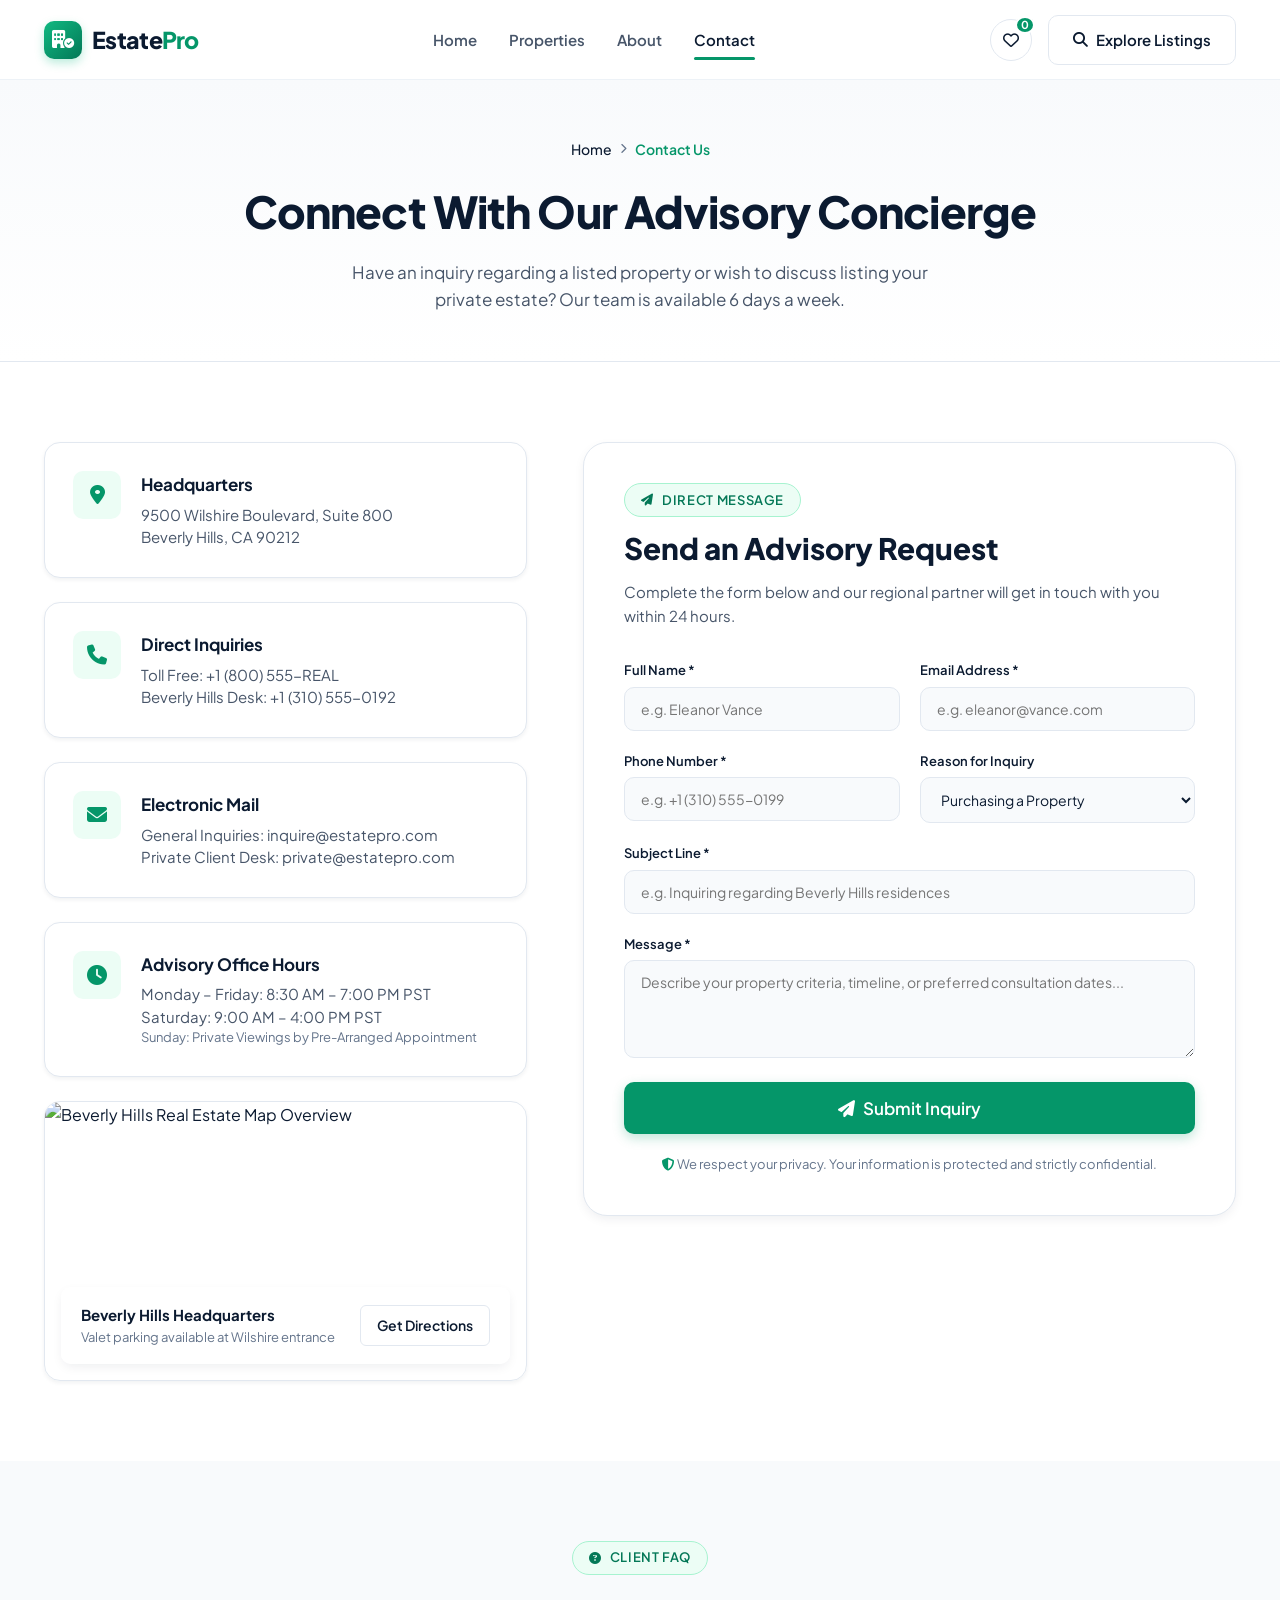
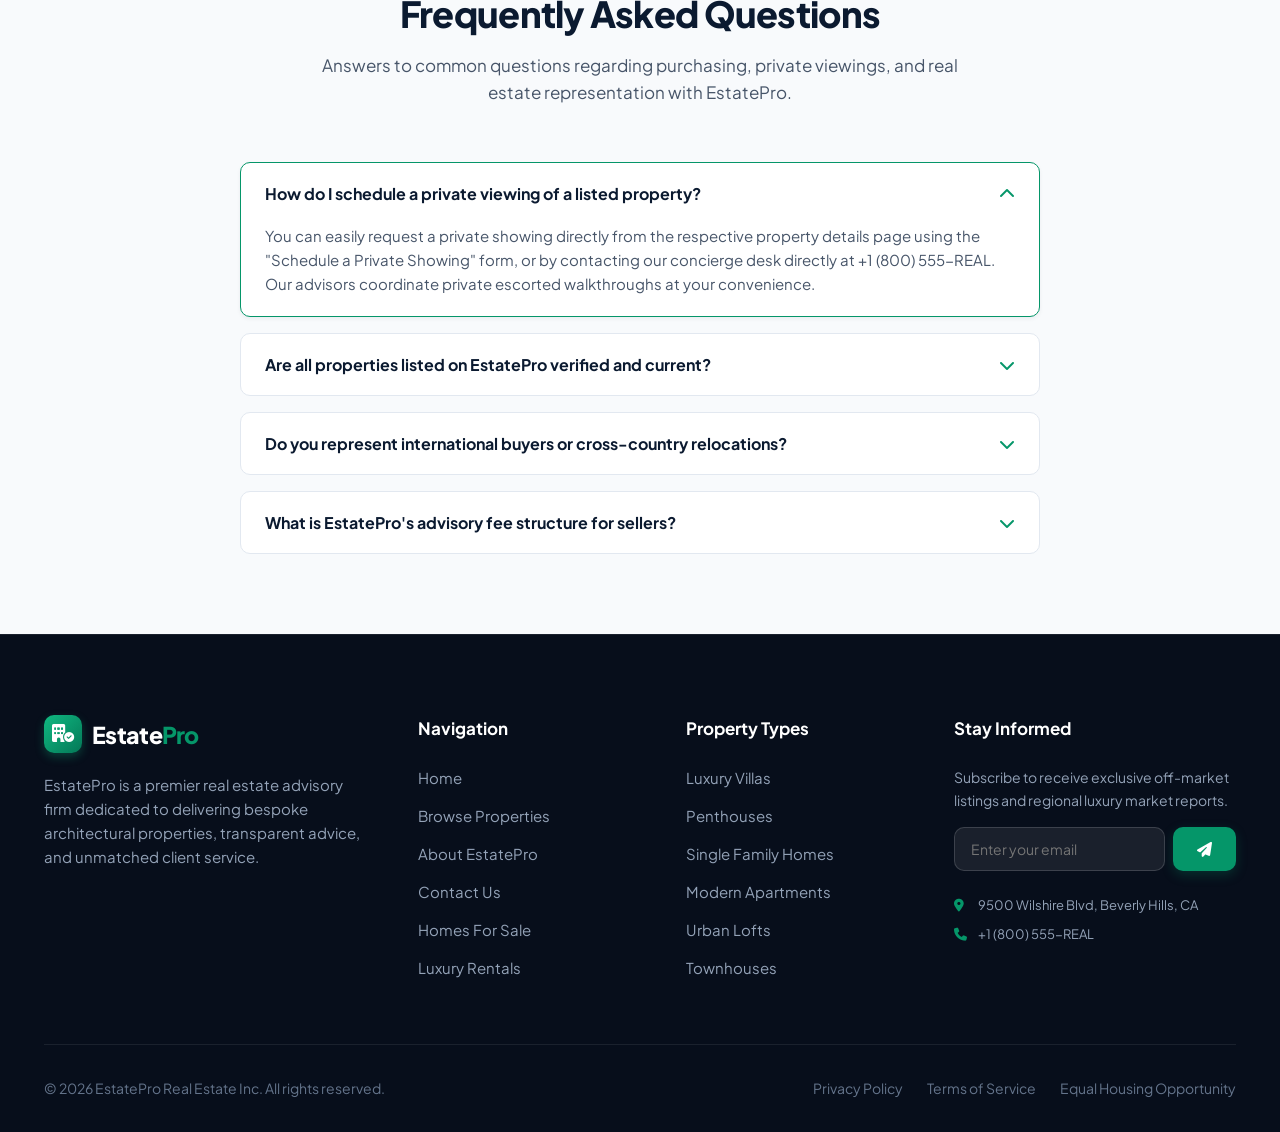
==== commit a921b7b8: "second commit" ====
--- a/contact.html
+++ b/contact.html
@@ -243,9 +243,8 @@
               <i class="fa-solid fa-paper-plane"></i> Submit Inquiry
             </button>
 
-            <!-- Friendly Demo Disclaimer -->
             <div style="margin-top: 1.25rem; text-align: center; font-size: 0.8125rem; color: var(--text-muted);">
-              <i class="fa-solid fa-shield-halved" style="color: var(--accent-primary);"></i> Frontend Demo: Validated inputs trigger an instant interactive confirmation modal without requiring backend mail servers.
+              <i class="fa-solid fa-shield-halved" style="color: var(--accent-primary);"></i> We respect your privacy. Your information is protected and strictly confidential.
             </div>
           </form>
         </div>
